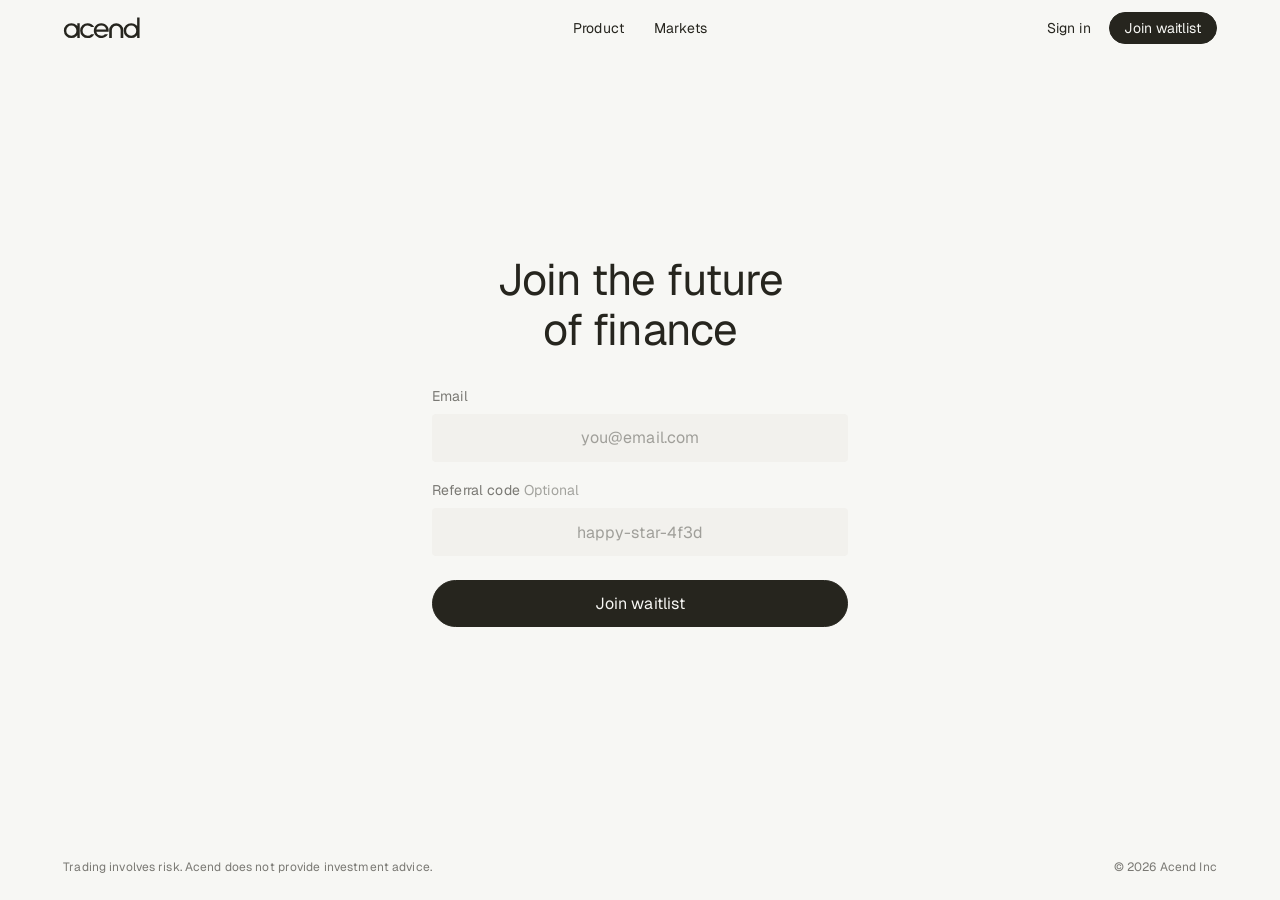
==== waitlist.html @ ba479b7b "Add confetti, a code copy button, and an X share post. Co-authored-by: kaidenbell <kaidenbell@users." ====
<!DOCTYPE html>
<html lang="en">
  <head>
    <meta charset="utf-8" />
    <meta name="viewport" content="width=device-width, initial-scale=1" />
    <meta name="theme-color" content="#f7f7f4" />
    <meta name="description" content="One desk for stocks, crypto, ETFs, and cash that keeps earning." />
    <meta property="og:title" content="Join the future of finance | Acend" />
    <meta property="og:description" content="One desk for stocks, crypto, ETFs, and cash that keeps earning." />
    <meta property="og:type" content="website" />
    <title>Join the future of finance | Acend</title>
    <link rel="icon" href="./favicon.svg" type="image/svg+xml" />
    <link rel="preconnect" href="https://fonts.googleapis.com" />
    <link rel="preconnect" href="https://fonts.gstatic.com" crossorigin />
    <link
      href="https://fonts.googleapis.com/css2?family=Geist:wght@300;400;500&family=Newsreader:ital,opsz,wght@1,6..72,400&display=swap"
      rel="stylesheet"
    />
    <link rel="stylesheet" href="./styles.css" />
  </head>
  <body class="waitlist-page">
    <a class="skip-link" href="#main">Skip to content</a>

    <header class="header">
      <div class="container header-bar">
        <a class="logo" href="./index.html" aria-label="Acend home">
          <svg class="wordmark" viewBox="0 0 176 50" aria-hidden="true">
            <g fill="currentColor" fill-rule="nonzero">
              <g transform="translate(2 14)">
                <path d="M34 17a17 17 0 1 1-34 0 17 17 0 1 1 34 0zM28.5 17a11.5 11.5 0 1 0-23 0 11.5 11.5 0 1 0 23 0zM30.5 0h5.5v34h-5.5z" />
              </g>
              <g transform="translate(39 14)">
                <path d="M32 9A17 17 0 0 0 17 0A17 17 0 0 0 0 17A17 17 0 0 0 17 34A17 17 0 0 0 32 25L25.26 25A11.5 11.5 0 0 1 17 28.5A11.5 11.5 0 0 1 5.5 17A11.5 11.5 0 0 1 17 5.5A11.5 11.5 0 0 1 25.26 9L32 9Z" />
              </g>
              <g transform="translate(70 14)">
                <path fill-rule="evenodd" d="M32 25A17 17 0 1 1 33.776 14.25L33.776 19.75H5.833A11.5 11.5 0 0 0 17 28.5A11.5 11.5 0 0 0 25.26 25L32 25ZM5.833 14.25A11.5 11.5 0 0 1 17 5.5A11.5 11.5 0 0 1 28.167 14.25Z" />
              </g>
              <g transform="translate(105 14)">
                <path d="M0 34V16A16 16 0 0 1 32 16V34H26V16A10 10 0 0 0 6 16V34H0Z" />
              </g>
              <g transform="translate(138 14)">
                <path d="M34 17a17 17 0 1 1-34 0 17 17 0 1 1 34 0zM28.5 17a11.5 11.5 0 1 0-23 0 11.5 11.5 0 1 0 23 0zM30.5-13h5.5v47h-5.5z" />
              </g>
            </g>
          </svg>
        </a>

        <nav class="nav" aria-label="Primary">
          <a href="./index.html#products">Product</a>
          <a href="./index.html#products">Markets</a>
        </nav>

        <div class="header-actions">
          <a class="quiet" href="https://acend-production.up.railway.app" data-app>Sign in</a>
          <a class="btn" href="/waitlist">Join waitlist</a>
        </div>

        <button
          class="menu-toggle"
          type="button"
          aria-expanded="false"
          aria-controls="mobile-nav"
          aria-label="Open menu"
        >
          <span></span>
          <span></span>
          <span></span>
        </button>
      </div>
    </header>

    <div class="mobile-nav" id="mobile-nav">
      <nav class="container" aria-label="Mobile">
        <a href="./index.html#products">Product</a>
        <a href="./index.html#products">Markets</a>
        <div class="mobile-cta">
          <a class="btn" href="/waitlist">Join waitlist</a>
        </div>
      </nav>
    </div>

    <main class="waitlist-main" id="main">
      <div class="container">
        <div class="waitlist-panel">
          <div id="waitlist-intro">
          <h1 class="waitlist-title">Join the future of finance</h1>

          <form class="waitlist-form" id="waitlist-form" novalidate>
            <label class="waitlist-field">
              <span>Email</span>
              <input id="email" name="email" type="email" autocomplete="email" inputmode="email" required placeholder="you@email.com" />
            </label>
            <label class="waitlist-field">
              <span>Referral code <em>Optional</em></span>
              <input id="referral" name="referral" type="text" autocomplete="off" maxlength="64" spellcheck="false" placeholder="happy-star-4f3d" />
            </label>
            <p class="waitlist-error" id="waitlist-error" hidden role="alert"></p>
            <button class="btn" type="submit">Join waitlist</button>
          </form>
          </div>

          <section class="waitlist-result" id="waitlist-result" hidden aria-live="polite">
            <h2 class="waitlist-title" id="result-title" tabindex="-1">You're on the list</h2>
            <p class="waitlist-lead" id="result-note"></p>
            <p class="waitlist-place" id="result-place" hidden>
              <span>Your place</span>
              <strong id="result-place-value"></strong>
            </p>
            <p class="waitlist-points" id="result-points" hidden></p>
            <div class="waitlist-share" id="result-share" hidden>
              <p class="waitlist-code-label">Your code</p>
              <div class="waitlist-code-row">
                <p class="waitlist-code" id="result-code"></p>
                <button class="copy-icon" id="copy-code" type="button" aria-label="Copy referral code">
                  <svg class="copy-icon-copy" viewBox="0 0 24 24" aria-hidden="true">
                    <rect x="8" y="8" width="12" height="12" rx="2" fill="none" stroke="currentColor" stroke-width="1.75" />
                    <path d="M6 16H5a2 2 0 0 1-2-2V5a2 2 0 0 1 2-2h9a2 2 0 0 1 2 2v1" fill="none" stroke="currentColor" stroke-width="1.75" />
                  </svg>
                  <svg class="copy-icon-check" viewBox="0 0 24 24" aria-hidden="true" hidden>
                    <path d="M5 12.5 10 17.5 19 7" fill="none" stroke="currentColor" stroke-width="1.75" />
                  </svg>
                </button>
              </div>
              <a class="btn" id="share-x" href="https://x.com/intent/tweet" target="_blank" rel="noopener noreferrer">
                <svg viewBox="0 0 24 24" aria-hidden="true" width="14" height="14">
                  <path fill="currentColor" d="M14.7 10.3 22.4 2h-1.8l-6.7 7.2L8.6 2H2l8.1 11.2L2 22h1.8l7.1-7.6L15.4 22H22l-7.3-11.7Zm-2.5 2.7-.8-1.1L4.6 3.3h2.8l5.2 7 .8 1.1 6.9 9.3h-2.8l-5.3-7.7Z" />
                </svg>
                Post on X
              </a>
            </div>
          </section>
        </div>
      </div>
    </main>

    <footer class="footer waitlist-foot">
      <div class="container">
        <div class="footer-bottom">
          <p>Trading involves risk. Acend does not provide investment advice.</p>
          <p>© 2026 Acend Inc</p>
        </div>
      </div>
    </footer>

    <div class="beta" id="beta-gate" hidden role="dialog" aria-modal="true" aria-labelledby="beta-gate-title">
      <div class="beta-backdrop" data-beta-close></div>
      <div class="beta-panel">
        <h2 id="beta-gate-title" class="type-lg">Acend is in beta.</h2>
        <p class="type-base sec">Accounts open soon.</p>
        <button type="button" class="btn" data-beta-close>Back</button>
      </div>
    </div>

    <script src="./main.js"></script>
    <script src="./waitlist.js"></script>
  </body>
</html>
---- styles.css ----
/* Acend, set in Cursor's marketing system.
   Type scale, color, spacing, and buttons follow cursor.com.
   CursorGothic is proprietary, so the grotesque is Geist at the same
   weights Cursor actually ships: 400 for text and display, 700 unused
   on the page. */

:root {
  --bg: #f7f7f4;
  --fg: #26251e;
  --fg-02: #3b3a33;
  --accent: #f54e00;
  --card: #f2f1ed;
  --card-03: #e6e5e0;
  --card-04: #e1e0db;
  --text-sec: color-mix(in oklab, var(--fg) 60%, transparent);
  --text-ter: color-mix(in oklab, var(--fg) 40%, transparent);
  --text-hover: color-mix(in oklab, var(--fg) 75%, transparent);
  --border: color-mix(in oklab, var(--fg) 2.5%, transparent);
  --border-02: color-mix(in oklab, var(--fg) 10%, transparent);
  --accent-hover: color-mix(in oklab, var(--accent) 75%, transparent);

  --font: "Geist", "Helvetica Neue", Helvetica, Arial, sans-serif;
  --font-display: "Newsreader", ui-serif, Georgia, serif;

  --g: 0.625rem;
  --v: 1.4rem;
  --header-h: 56px;
  --container: 1380px;
  --radius: 4px;
  --ease: cubic-bezier(0.25, 1, 0.5, 1);
  --dur: 0.14s;

  --text-xs: 0.75rem;
  --text-sm: 0.875rem;
  --text-base: 1rem;
  --text-md: 1.375rem;
  --text-md-lg: 1.625rem;
  --text-lg: 2.25rem;
  --text-xl: 3.25rem;
  --text-2xl: 4.5rem;

  --track-sm: 0.01em;
  --track-base: 0.005em;
  --track-md: -0.005em;
  --track-md-lg: -0.0125em;
  --track-lg: -0.02em;
  --track-xl: -0.025em;
  --track-2xl: -0.03em;
}

*,
*::before,
*::after {
  box-sizing: border-box;
}

html {
  scroll-behavior: smooth;
  scroll-padding-top: calc(var(--header-h) + 12px);
}

@media (prefers-reduced-motion: reduce) {
  html {
    scroll-behavior: auto;
  }

  *,
  *::before,
  *::after {
    transition: none !important;
    animation: none !important;
  }
}

body {
  margin: 0;
  min-height: 100vh;
  background: var(--bg);
  color: var(--fg);
  font-family: var(--font);
  font-size: var(--text-base);
  font-weight: 400;
  line-height: 1.5;
  letter-spacing: var(--track-base);
  font-synthesis: none;
  text-rendering: optimizeLegibility;
  -webkit-font-smoothing: antialiased;
  -moz-osx-font-smoothing: grayscale;
}

body.locked {
  overflow: hidden;
}

img,
svg {
  display: block;
  max-width: 100%;
}

button,
a {
  color: inherit;
}

button {
  font: inherit;
  background: none;
  border: 0;
  padding: 0;
  cursor: pointer;
}

a {
  text-decoration: none;
}

h1,
h2,
h3,
p,
dl,
dd,
figure,
blockquote {
  margin: 0;
}

::selection {
  background: var(--fg);
  color: var(--bg);
}

:focus {
  outline: none;
}

:focus-visible {
  outline: 2px solid var(--fg);
  outline-offset: 0.3ch;
}

.skip-link {
  position: absolute;
  left: 1rem;
  top: -4rem;
  z-index: 80;
  border-radius: 999px;
  background: var(--fg);
  color: var(--bg);
  padding: 0.45em 0.8em;
  font-size: var(--text-sm);
}

.skip-link:focus {
  top: 0.75rem;
}

.container {
  width: min(var(--container), calc(100% - 2.5rem));
  margin-inline: auto;
}

@media (min-width: 900px) {
  .container,
  .marquee {
    width: min(calc(var(--container) - 5.4rem), calc(100% - 2.5rem - 5.4rem));
    margin-inline: auto;
  }
}

.type-sm {
  font-size: var(--text-sm);
  line-height: 1.5;
  letter-spacing: var(--track-sm);
}

.type-base {
  font-size: var(--text-base);
  line-height: 1.5;
  letter-spacing: var(--track-base);
}

.type-md {
  font-size: var(--text-base);
  line-height: 1.3;
  letter-spacing: var(--track-md);
}

.type-lg {
  font-size: clamp(1.75rem, 1.2rem + 2vw, var(--text-lg));
  line-height: 1.2;
  letter-spacing: var(--track-lg);
  font-weight: 400;
  text-wrap: balance;
}

.type-display {
  font-size: clamp(2.5rem, 1rem + 5vw, var(--text-2xl));
  line-height: 1.1;
  letter-spacing: var(--track-2xl);
  font-weight: 400;
  text-wrap: balance;
}

.sec {
  color: var(--text-sec);
}

.pretty {
  text-wrap: pretty;
}

/* Buttons — fully rounded, weight 400, same padding as cursor.com */

.btn {
  display: inline-flex;
  align-items: center;
  justify-content: center;
  gap: 0.45em;
  border-radius: 999px;
  border: 1px solid var(--fg);
  background: var(--fg);
  color: var(--bg);
  font-size: var(--text-base);
  font-weight: 400;
  line-height: 1;
  letter-spacing: var(--track-base);
  padding: 0.89em 1.45em 0.91em;
  white-space: nowrap;
  transition: background-color var(--dur) var(--ease), border-color var(--dur) var(--ease), color var(--dur) var(--ease);
}

.btn:hover {
  background: var(--fg-02);
  border-color: var(--fg-02);
  color: var(--bg);
}

.btn--secondary {
  background: var(--card-03);
  border-color: var(--border);
  color: var(--fg);
}

.btn--secondary:hover {
  background: var(--card-04);
  border-color: var(--border);
  color: var(--fg);
}

.btn .arrow {
  display: inline-block;
  transition: transform var(--dur) var(--ease);
}

.btn:hover .arrow {
  transform: translateX(2px);
}

.link-accent {
  display: inline-flex;
  align-items: center;
  gap: 0.35em;
  color: var(--accent);
  font-size: var(--text-base);
  letter-spacing: var(--track-base);
  transition: color var(--dur) var(--ease);
}

.link-accent:hover {
  color: var(--accent-hover);
}

.link-accent .arrow {
  transition: transform var(--dur) var(--ease);
}

.link-accent:hover .arrow {
  transform: translateX(2px);
}

/* Header */

.header {
  position: fixed;
  inset: 0 0 auto;
  z-index: 50;
  height: var(--header-h);
  background: var(--bg);
}

.header-bar {
  display: flex;
  align-items: center;
  justify-content: space-between;
  height: var(--header-h);
  gap: 1rem;
}

.logo {
  display: inline-flex;
  align-items: center;
  color: var(--fg);
  position: relative;
  z-index: 60;
}

.wordmark {
  display: block;
  height: 22px;
  width: auto;
  overflow: visible;
}

.nav {
  display: none;
  align-items: center;
}

.nav a,
.quiet {
  display: inline-flex;
  align-items: center;
  padding: 0.35rem 0.9375rem;
  font-size: var(--text-sm);
  letter-spacing: var(--track-sm);
  line-height: 1.5;
  background: transparent;
  border-radius: 999px;
  transition: color var(--dur) var(--ease);
}

.nav a:hover,
.quiet:hover {
  color: var(--text-hover);
}

.header-actions {
  display: none;
  align-items: center;
  gap: 0.25rem;
}

.header-actions .quiet,
.header-actions .btn {
  height: 32px;
  padding: 0 0.9rem;
  font-size: 0.875rem;
  line-height: 1;
}

.menu-toggle {
  position: relative;
  z-index: 60;
  width: 40px;
  height: 40px;
}

.menu-toggle span {
  position: absolute;
  left: 11px;
  width: 18px;
  height: 1.5px;
  background: var(--fg);
  transition: transform var(--dur) var(--ease), opacity var(--dur) var(--ease), top var(--dur) var(--ease);
}

.menu-toggle span:nth-child(1) {
  top: 15px;
}

.menu-toggle span:nth-child(2) {
  top: 20px;
}

.menu-toggle span:nth-child(3) {
  top: 25px;
}

.menu-toggle.is-open span:nth-child(1) {
  top: 20px;
  transform: rotate(45deg);
}

.menu-toggle.is-open span:nth-child(2) {
  opacity: 0;
}

.menu-toggle.is-open span:nth-child(3) {
  top: 20px;
  transform: rotate(-45deg);
}

.mobile-nav {
  display: none;
  position: fixed;
  inset: var(--header-h) 0 0;
  z-index: 45;
  background: var(--bg);
  overflow: auto;
  padding: 0.5rem 0 3rem;
}

.mobile-nav.is-open {
  display: block;
}

.mobile-nav a {
  display: block;
  padding: 1.15rem 0;
  border-bottom: 1px solid var(--border-02);
  font-size: var(--text-md);
  letter-spacing: var(--track-md);
  line-height: 1.3;
}

.mobile-nav .mobile-cta {
  display: flex;
  flex-direction: column;
  margin-top: 1.75rem;
}

.mobile-nav .mobile-cta .btn {
  display: flex;
  align-items: center;
  justify-content: center;
  width: 100%;
  padding: 0.95em 1.45em;
  border: 1px solid var(--fg);
  font-size: var(--text-base);
  letter-spacing: var(--track-base);
  line-height: 1;
  text-align: center;
}

@media (min-width: 900px) {
  .header-bar {
    display: grid;
    grid-template-columns: 1fr auto 1fr;
  }

  .nav,
  .header-actions {
    display: flex;
  }

  .nav {
    justify-self: center;
  }

  .header-actions {
    justify-self: end;
  }

  .menu-toggle,
  .mobile-nav {
    display: none !important;
  }

  .type-md {
    font-size: var(--text-md);
    line-height: 1.3;
    letter-spacing: var(--track-md);
  }
}

/* Hero */

.hero {
  padding: calc(var(--header-h) + 4.75rem) 0 2rem;
}

@media (min-width: 900px) {
  .hero {
    padding-top: 7rem;
    padding-bottom: 2.8rem;
  }
}

.hero .stack-title,
.hero .stack-support {
  font-weight: 400;
}

.hero-actions {
  display: flex;
  flex-wrap: wrap;
  align-items: center;
  gap: var(--g);
  margin-top: 1.85rem;
}

.hero-actions .btn {
  font-size: 0.875rem;
}

.stack {
  max-width: 20em;
  font-size: 1.625rem;
}

.stack-title,
.stack-support {
  font-size: 1em;
  font-weight: 400;
  line-height: 1.25;
  letter-spacing: -0.0125em;
  text-wrap: balance;
}

.stack-title {
  color: var(--fg);
}

.stack-support {
  margin-top: 0.15rem;
  color: var(--text-sec);
}

.stack .btn {
  margin-top: 1.7rem;
}

@media (max-width: 899px) {
  #yield .stack {
    max-width: none;
  }

  #yield .stack-support {
    font-size: 1.125rem;
    text-wrap: nowrap;
  }

  .hero .stack-support,
  .hero-actions .btn--secondary {
    display: none;
  }

  .hero .stack {
    max-width: 16em;
  }

  .hero .stack-title,
  #products .stack-title {
    line-height: 1.08;
  }

  .hero-actions {
    margin-top: 1.4rem;
  }
}

@media (min-width: 900px) {
  .stack-break {
    display: none;
  }

  .stack {
    font-size: 1.75rem;
  }
}

.stage {
  position: relative;
  margin: 2.4rem 0 0;
  overflow: hidden;
  border-radius: var(--radius);
  background: var(--card-03);
  aspect-ratio: 1504 / 1084;
}

.stage::after {
  content: "";
  position: absolute;
  inset: 0;
  border-radius: inherit;
  border: 1px solid var(--border);
  pointer-events: none;
}

.stage img {
  display: block;
  width: 100%;
  height: 100%;
  object-fit: cover;
  object-position: center;
}

.stats-band {
  padding: 2.75rem 0 0.6rem;
}

#products {
  padding-bottom: 1.6rem;
}

.stats {
  display: grid;
  grid-template-columns: 1fr 1fr;
  gap: 1.6rem 1rem;
  margin: 0;
  text-align: center;
}

.stats > div {
  display: flex;
  flex-direction: column;
  align-items: center;
}

.stats dt {
  font-size: 1.25rem;
  font-weight: 400;
  line-height: 1.15;
  letter-spacing: -0.02em;
  font-variant-numeric: tabular-nums;
}

.stats dd {
  margin-top: 0.2rem;
  color: var(--text-sec);
  font-size: var(--text-sm);
  letter-spacing: 0.01em;
}

.logos {
  padding: 0.85rem 0 0.25rem;
  text-align: center;
}

.logos-title {
  margin: 0 auto;
  max-width: 18em;
  font-size: 1.25rem;
  font-weight: 400;
  letter-spacing: -0.02em;
  line-height: 1.3;
}

.logo-row {
  display: grid;
  grid-template-columns: repeat(4, minmax(0, 1fr));
  gap: 0.5rem;
  margin-top: 0.6rem;
}

.logo-card {
  height: 4.35rem;
  background: var(--card);
  border-radius: var(--radius);
}

@media (min-width: 900px) {
  .logos {
    padding-top: 1.15rem;
  }

  .logos-title {
    max-width: none;
    font-size: 1.375rem;
  }

  #products {
    padding-bottom: 2rem;
  }

  .stats-band {
    padding-top: 3.75rem;
  }

  .logo-row {
    grid-template-columns: repeat(8, minmax(0, 1fr));
    gap: 0.75rem;
    margin-top: 0.75rem;
  }

  .logo-card {
    height: 5.4rem;
  }
}

.stats-solana {
  display: flex;
  align-items: center;
  justify-content: center;
  gap: 0.35em;
}

.solana-mark {
  width: 0.72em;
  height: 0.56em;
  flex: none;
}

@media (min-width: 900px) {
  .stats {
    grid-template-columns: repeat(4, minmax(0, 1fr));
    gap: 1.5rem;
  }

  .stats dt {
    font-size: 1.75rem;
    letter-spacing: -0.025em;
    line-height: 1.1;
  }
}

/* Moving market line — Newsreader italic, same as acend.fi */

.marquee {
  padding: 1.5rem 0 0.25rem;
  overflow: hidden;
}

.marquee__mask {
  mask-image: linear-gradient(to right, transparent, #000 6%, #000 94%, transparent);
}

.marquee__track {
  display: flex;
  width: max-content;
  animation: marquee 56s linear infinite;
}

.marquee__item {
  flex-shrink: 0;
  padding: 0 1.35rem;
  font-family: var(--font-display);
  font-size: clamp(2rem, 1.2rem + 2.6vw, 3.25rem);
  font-style: italic;
  font-weight: 400;
  letter-spacing: -0.03em;
  line-height: 1;
  color: color-mix(in oklab, var(--fg) 18%, transparent);
  font-optical-sizing: auto;
}

@keyframes marquee {
  from {
    transform: translateX(0);
  }
  to {
    transform: translateX(-50%);
  }
}

@media (hover: hover) {
  .marquee:hover .marquee__track {
    animation-play-state: paused;
  }
}

/* Sections */

.section {
  padding: 4.2rem 0;
}

.section .stack + .cards {
  margin-top: 3.4rem;
}

/* Feature cards */

.cards {
  display: grid;
  gap: 2rem;
}

.card {
  position: relative;
  display: flex;
  flex-direction: column;
  min-width: 0;
  background: var(--card);
  border-radius: var(--radius);
  overflow: hidden;
}

.card::before {
  content: "";
  position: absolute;
  inset: 0;
  z-index: 2;
  border-radius: inherit;
  border: 1px solid var(--border);
  pointer-events: none;
}

.card-media {
  aspect-ratio: 4 / 3;
  background: var(--card-03);
  overflow: hidden;
}

.card-media img {
  width: 100%;
  height: 100%;
  object-fit: cover;
}

.card-body {
  display: flex;
  flex-direction: column;
  align-items: flex-start;
  gap: 0.65rem;
  padding: 1.1rem 1.1rem 1.25rem;
}

.card-body h3 {
  font-weight: 400;
}

.card-body .link-accent {
  margin-top: 0.35rem;
}

@media (min-width: 900px) {
  .cards {
    grid-template-columns: repeat(3, minmax(0, 1fr));
    gap: var(--g);
  }

  .card-body {
    padding: 1.25rem 1.15rem 1.35rem;
    gap: 0.75rem;
  }
}

/* Statement */

.statement {
  padding: 5.6rem 0;
  text-align: center;
}

.statement h2 {
  max-width: 16ch;
  margin-inline: auto;
}

.statement p {
  margin-top: 1rem;
  font-size: var(--text-md);
  line-height: 1.3;
  letter-spacing: var(--track-md);
}

@media (min-width: 900px) {
  .statement {
    padding: 7rem 0;
  }

  .statement p {
    font-size: var(--text-lg);
    line-height: 1.2;
    letter-spacing: var(--track-lg);
  }
}

/* Yield */

.cash-mark {
  display: inline-block;
  width: 0.82em;
  height: 0.82em;
  margin-left: 0.28em;
  vertical-align: -0.08em;
}

.yield-shot {
  margin: 2.2rem 0 0;
}

.app-shot {
  width: 100%;
  background: var(--card);
  border-radius: var(--radius);
  overflow: hidden;
}

.app-shot-bar {
  display: flex;
  align-items: center;
  justify-content: space-between;
  gap: 0.75rem;
  padding: 0.7rem 0.85rem;
}

.app-shot-asset {
  display: inline-flex;
  align-items: center;
  gap: 0.45rem;
  font-size: 0.875rem;
  letter-spacing: -0.01em;
}

.app-shot-asset img {
  width: 1.35rem;
  height: 1.35rem;
  border-radius: 50%;
}

.app-status {
  display: inline-flex;
  align-items: center;
  gap: 0.4rem;
  height: 1.7rem;
  padding: 0 0.65rem;
  border-radius: 999px;
  background: #e7f6ec;
  color: #127a3e;
  font-size: 0.75rem;
  letter-spacing: -0.005em;
}

.app-status::before {
  content: "";
  width: 0.38rem;
  height: 0.38rem;
  border-radius: 50%;
  background: #18a34a;
}

.app-shot-main {
  padding: 0.95rem 0.95rem 1.1rem;
}

.app-shot-label {
  color: #8b8a84;
  font-size: 0.75rem;
  letter-spacing: 0.01em;
}

.app-shot-line {
  display: flex;
  align-items: baseline;
  gap: 0.65rem;
  margin-top: 0.15rem;
}

.app-shot-balance {
  font-size: 2.15rem;
  line-height: 1.05;
  letter-spacing: -0.04em;
}

.app-shot-delta {
  color: #14944a;
  font-size: 0.95rem;
  letter-spacing: -0.015em;
}

.app-chart {
  display: block;
  width: 100%;
  height: 6.25rem;
  margin-top: 0.35rem;
}

.app-chart-fill {
  fill: rgb(20 148 74 / 16%);
}

.app-chart-line {
  fill: none;
  stroke: #14944a;
  stroke-width: 2.4;
  stroke-linecap: round;
  stroke-linejoin: round;
  vector-effect: non-scaling-stroke;
}

@media (min-width: 900px) {
  .yield-shot {
    margin-top: 2.5rem;
  }

  .app-shot {
    width: 100%;
  }

  .app-shot-bar,
  .app-shot-main {
    padding-inline: 1.15rem;
  }

  .app-shot-main {
    padding-top: 1.15rem;
    padding-bottom: 1.3rem;
  }

  .app-shot-balance {
    font-size: 2.75rem;
  }

  .app-shot-delta {
    font-size: 1.05rem;
  }

  .app-chart {
    height: 9.5rem;
  }
}

/* Close */

.close {
  padding: 5.6rem 0 6.5rem;
  text-align: center;
}

.close .stack {
  margin-inline: auto;
  text-align: center;
}

.close .stack-title {
  font-size: clamp(2.75rem, 1.5rem + 3vw, 4.5rem);
  line-height: 1.05;
  letter-spacing: var(--track-2xl);
}

.close .btn {
  margin-top: 1.85rem;
}

@media (min-width: 900px) {
  .close {
    padding: 7rem 0 8rem;
  }
}

/* Footer */

.footer {
  background: var(--card);
  padding: 4.2rem 0 1.5rem;
}

.footer-grid {
  display: grid;
  grid-template-columns: 1fr 1fr;
  gap: 2rem 1.25rem;
}

.footer h3 {
  padding-bottom: 0.35rem;
  color: var(--text-sec);
  font-size: var(--text-sm);
  font-weight: 400;
  letter-spacing: var(--track-sm);
}

.footer-grid a,
.footer-grid p {
  display: block;
  padding: 0.28rem 0;
  font-size: var(--text-sm);
  letter-spacing: var(--track-sm);
}

.footer-grid a:hover {
  color: var(--text-hover);
}

.footer-brand p {
  max-width: 28ch;
  color: var(--text-sec);
  padding-top: 0.35rem;
}

.footer-bottom {
  display: flex;
  flex-direction: column;
  gap: 0.5rem;
  margin-top: 3rem;
  padding-top: 1.25rem;
  border-top: 1px solid var(--border-02);
  color: var(--text-sec);
  font-size: var(--text-xs);
  letter-spacing: var(--track-sm);
  line-height: 1.5;
}

.footer-mark {
  display: block;
  margin-top: 2.8rem;
  color: var(--fg);
}

.footer-mark .wordmark {
  width: 100%;
  height: auto;
}

@media (min-width: 800px) {
  .footer-grid {
    grid-template-columns: 1.4fr repeat(3, 1fr);
    gap: 2rem;
  }

  .footer-bottom {
    flex-direction: row;
    justify-content: space-between;
    align-items: end;
    gap: 2rem;
  }
}

/* Beta */

.beta {
  position: fixed;
  inset: 0;
  z-index: 80;
  display: grid;
  place-items: center;
  padding: 1.25rem;
}

.beta[hidden] {
  display: none;
}

.beta-backdrop {
  position: absolute;
  inset: 0;
  background: rgb(38 37 30 / 0.4);
}

.beta-panel {
  position: relative;
  width: min(28rem, 100%);
  padding: 2rem 1.75rem 1.75rem;
  background: var(--bg);
  border-radius: 8px;
  box-shadow:
    0 0 1rem rgb(0 0 0 / 0.04),
    0 24px 80px rgb(38 37 30 / 0.16);
  text-align: left;
}

.beta-panel::before {
  content: "";
  position: absolute;
  inset: 0;
  border-radius: inherit;
  border: 1px solid var(--border-02);
  pointer-events: none;
}

.beta-panel .sec {
  margin-top: 0.65rem;
  max-width: 28ch;
}

.beta-panel .btn {
  margin-top: 1.5rem;
}

/* Waitlist */

.waitlist-page {
  min-height: 100vh;
  display: flex;
  flex-direction: column;
}

.waitlist-main {
  flex: 1;
  display: flex;
  align-items: center;
  justify-content: center;
  padding: calc(var(--header-h) + 2.75rem) 0 3.5rem;
}

.waitlist-panel {
  width: min(26rem, 100%);
  margin-inline: auto;
  text-align: center;
}

.waitlist-title {
  font-size: clamp(2rem, 1.2rem + 2.2vw, 2.75rem);
  font-weight: 400;
  line-height: 1.15;
  letter-spacing: var(--track-lg);
  text-wrap: balance;
}

.waitlist-lead {
  margin: 0.85rem auto 0;
  max-width: 24em;
  color: var(--text-sec);
  text-wrap: balance;
}

.waitlist-form,
.waitlist-share {
  display: grid;
  gap: 2rem;
  margin-top: 2.15rem;
}

@media (min-width: 900px) {
  .waitlist-form,
  .waitlist-share {
    gap: 1.15rem;
    margin-top: 1.85rem;
  }
}

.waitlist-form[hidden],
.waitlist-result[hidden],
.waitlist-share[hidden],
.waitlist-place[hidden],
.waitlist-points[hidden],
.waitlist-error[hidden],
#waitlist-intro[hidden] {
  display: none;
}

.waitlist-field {
  display: grid;
  gap: 0.7rem;
}

@media (min-width: 900px) {
  .waitlist-field {
    gap: 0.45rem;
  }
}

.waitlist-field span,
.waitlist-code-label {
  color: var(--text-sec);
  font-size: var(--text-sm);
  letter-spacing: var(--track-sm);
  text-align: left;
}

.waitlist-field em {
  font-style: normal;
  color: var(--text-ter);
}

.waitlist-field input {
  width: 100%;
  height: 48px;
  padding: 0 0.9rem;
  border: 0;
  border-radius: var(--radius);
  background: var(--card);
  color: var(--fg);
  font: inherit;
  letter-spacing: var(--track-base);
  text-align: center;
}

.waitlist-field input::placeholder {
  color: var(--text-ter);
}

.waitlist-form .btn,
.waitlist-share .btn {
  width: 100%;
  margin-top: 1.15rem;
}

@media (min-width: 900px) {
  .waitlist-form .btn,
  .waitlist-share .btn {
    margin-top: 0.35rem;
  }
}

.waitlist-form .btn:disabled {
  opacity: 0.55;
  cursor: progress;
}

.waitlist-error {
  color: var(--accent);
  font-size: var(--text-sm);
  letter-spacing: var(--track-sm);
}

.waitlist-place {
  margin-top: 1.6rem;
}

.waitlist-place span {
  display: block;
  margin-bottom: 0.35rem;
  color: var(--text-sec);
  font-size: var(--text-sm);
  font-weight: 400;
  letter-spacing: var(--track-sm);
}

.waitlist-place strong {
  display: block;
  font-size: clamp(3rem, 2rem + 4vw, 4.25rem);
  font-weight: 400;
  line-height: 1;
  letter-spacing: var(--track-2xl);
}

.waitlist-points {
  margin-top: 0.85rem;
  color: var(--text-sec);
}

.waitlist-share .waitlist-code-label {
  text-align: center;
}

.waitlist-code-row {
  display: flex;
  align-items: center;
  justify-content: center;
  gap: 0.55rem;
}

.waitlist-code {
  margin: 0;
  font-size: var(--text-md);
  letter-spacing: var(--track-md);
}

.copy-icon {
  display: inline-flex;
  align-items: center;
  justify-content: center;
  width: 36px;
  height: 36px;
  border-radius: var(--radius);
  background: var(--card);
  color: var(--fg);
}

.copy-icon svg {
  width: 16px;
  height: 16px;
}

.copy-icon svg[hidden] {
  display: none;
}

.copy-icon:hover {
  background: var(--card-04);
}

.confetti {
  position: fixed;
  inset: 0;
  z-index: 70;
  pointer-events: none;
}

.waitlist-foot {
  background: transparent;
  padding: 0 0 1.5rem;
}

.waitlist-foot .footer-bottom {
  margin-top: 0;
  border-top: 0;
  text-align: center;
  align-items: center;
}
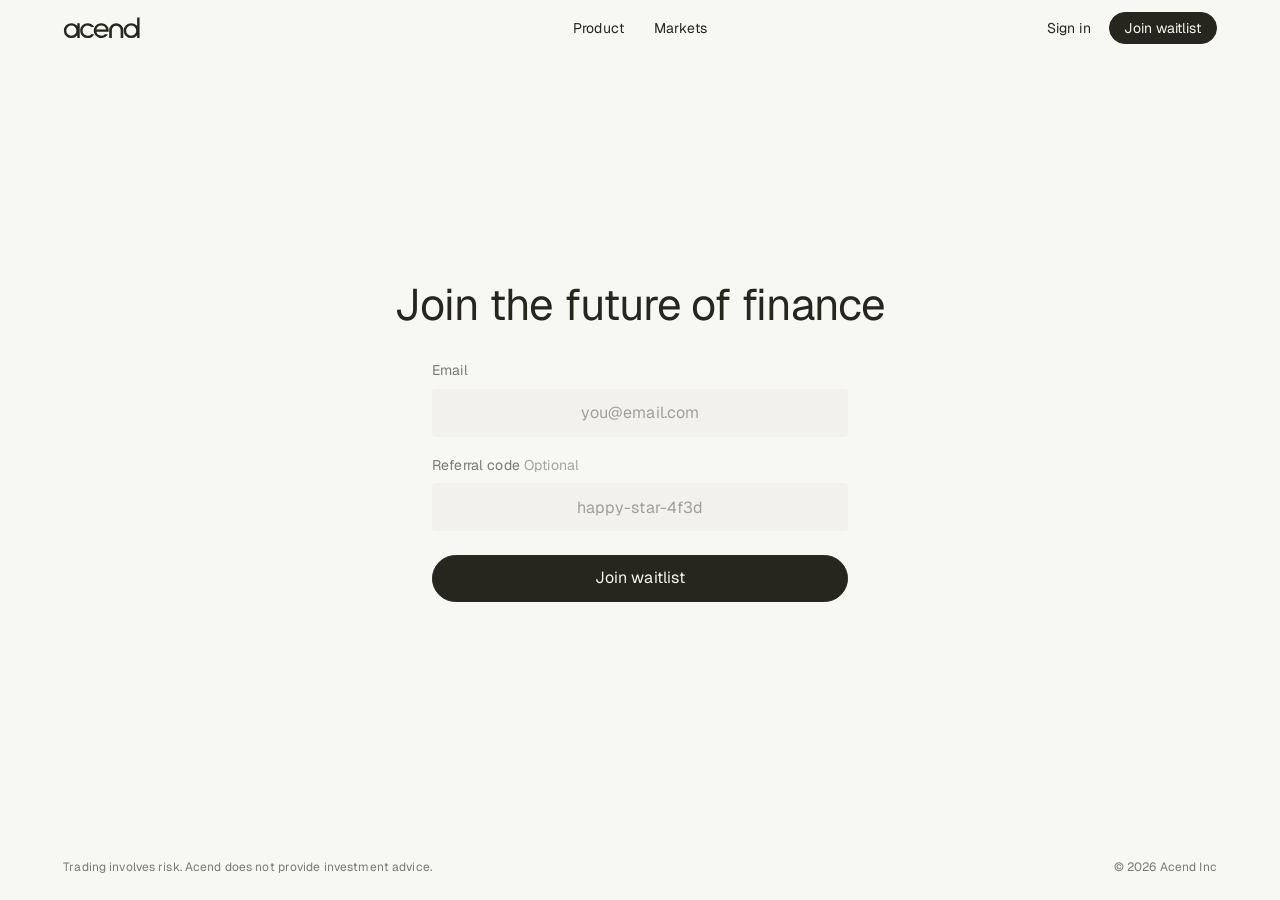
==== commit dcaaed9c: "Show waitlist points and how referrals earn more. Co-authored-by: kaidenbell <kaidenbell@users.norep" ====
--- a/waitlist.html
+++ b/waitlist.html
@@ -102,11 +102,21 @@
           <section class="waitlist-result" id="waitlist-result" hidden aria-live="polite">
             <h2 class="waitlist-title" id="result-title" tabindex="-1">You're on the list</h2>
             <p class="waitlist-lead" id="result-note"></p>
-            <p class="waitlist-place" id="result-place" hidden>
-              <span>Your place</span>
-              <strong id="result-place-value"></strong>
-            </p>
-            <p class="waitlist-points" id="result-points" hidden></p>
+            <div class="waitlist-stats">
+              <p class="waitlist-place" id="result-place" hidden>
+                <span>Your place</span>
+                <strong id="result-place-value"></strong>
+              </p>
+              <p class="waitlist-points" id="result-points" hidden>
+                <span>Your points</span>
+                <strong id="result-points-value"></strong>
+              </p>
+            </div>
+            <ul class="waitlist-rewards" id="result-rewards" hidden>
+              <li><strong>50</strong> for joining</li>
+              <li><strong>30</strong> per referral</li>
+              <li><strong>20</strong> per follow</li>
+            </ul>
             <div class="waitlist-share" id="result-share" hidden>
               <p class="waitlist-code-label">Your code</p>
               <div class="waitlist-code-row">
@@ -116,16 +126,18 @@
                     <rect x="8" y="8" width="12" height="12" rx="2" fill="none" stroke="currentColor" stroke-width="1.75" />
                     <path d="M6 16H5a2 2 0 0 1-2-2V5a2 2 0 0 1 2-2h9a2 2 0 0 1 2 2v1" fill="none" stroke="currentColor" stroke-width="1.75" />
                   </svg>
-                  <svg class="copy-icon-check" viewBox="0 0 24 24" aria-hidden="true" hidden>
-                    <path d="M5 12.5 10 17.5 19 7" fill="none" stroke="currentColor" stroke-width="1.75" />
+                  <svg class="copy-icon-check" viewBox="0 0 24 24" aria-hidden="true">
+                    <path d="M5 12.5 10 17.5 19 7" fill="none" stroke="currentColor" stroke-width="2" stroke-linecap="round" stroke-linejoin="round" />
                   </svg>
                 </button>
               </div>
               <a class="btn" id="share-x" href="https://x.com/intent/tweet" target="_blank" rel="noopener noreferrer">
-                <svg viewBox="0 0 24 24" aria-hidden="true" width="14" height="14">
-                  <path fill="currentColor" d="M14.7 10.3 22.4 2h-1.8l-6.7 7.2L8.6 2H2l8.1 11.2L2 22h1.8l7.1-7.6L15.4 22H22l-7.3-11.7Zm-2.5 2.7-.8-1.1L4.6 3.3h2.8l5.2 7 .8 1.1 6.9 9.3h-2.8l-5.3-7.7Z" />
-                </svg>
-                Post on X
+                <span class="x-label">
+                  <svg viewBox="0 0 24 24" aria-hidden="true" width="14" height="14">
+                    <path fill="currentColor" d="M14.7 10.3 22.4 2h-1.8l-6.7 7.2L8.6 2H2l8.1 11.2L2 22h1.8l7.1-7.6L15.4 22H22l-7.3-11.7Zm-2.5 2.7-.8-1.1L4.6 3.3h2.8l5.2 7 .8 1.1 6.9 9.3h-2.8l-5.3-7.7Z" />
+                  </svg>
+                  Post on X
+                </span>
               </a>
             </div>
           </section>
--- a/styles.css
+++ b/styles.css
@@ -1190,6 +1190,17 @@
   text-wrap: balance;
 }
 
+@media (min-width: 900px) {
+  .waitlist-panel {
+    width: min(34rem, 100%);
+  }
+
+  .waitlist-title {
+    white-space: nowrap;
+    text-wrap: nowrap;
+  }
+}
+
 .waitlist-lead {
   margin: 0.85rem auto 0;
   max-width: 24em;
@@ -1197,6 +1208,19 @@
   text-wrap: balance;
 }
 
+@media (max-width: 899px) {
+  #result-note {
+    max-width: none;
+    text-wrap: wrap;
+  }
+}
+
+@media (min-width: 900px) {
+  .note-break {
+    display: none;
+  }
+}
+
 .waitlist-form,
 .waitlist-share {
   display: grid;
@@ -1207,8 +1231,10 @@
 @media (min-width: 900px) {
   .waitlist-form,
   .waitlist-share {
+    width: 26rem;
     gap: 1.15rem;
     margin-top: 1.85rem;
+    margin-inline: auto;
   }
 }
 
@@ -1217,6 +1243,7 @@
 .waitlist-share[hidden],
 .waitlist-place[hidden],
 .waitlist-points[hidden],
+.waitlist-rewards[hidden],
 .waitlist-error[hidden],
 #waitlist-intro[hidden] {
   display: none;
@@ -1281,17 +1308,70 @@
   cursor: progress;
 }
 
+#share-x {
+  position: relative;
+  isolation: isolate;
+}
+
+#share-x::before {
+  content: "";
+  position: absolute;
+  z-index: 2;
+  top: 0;
+  left: 22px;
+  right: 22px;
+  height: 2px;
+  border-radius: 0;
+  background: linear-gradient(90deg, transparent 0%, transparent 35%, #fff 50%, transparent 65%, transparent 100%);
+  background-size: 220% 100%;
+  background-repeat: no-repeat;
+  pointer-events: none;
+  animation: x-glare 3s linear infinite;
+}
+
+#share-x .x-label {
+  position: relative;
+  z-index: 1;
+  display: inline-flex;
+  align-items: center;
+  gap: 0.45em;
+}
+
+@keyframes x-glare {
+  from {
+    background-position: 120% 0;
+  }
+
+  to {
+    background-position: -120% 0;
+  }
+}
+
 .waitlist-error {
   color: var(--accent);
   font-size: var(--text-sm);
   letter-spacing: var(--track-sm);
 }
 
-.waitlist-place {
+.waitlist-stats {
   margin-top: 1.6rem;
 }
 
-.waitlist-place span {
+.waitlist-stats:not(:has(p:not([hidden]))) {
+  display: none;
+}
+
+.waitlist-place,
+.waitlist-points {
+  margin: 0;
+}
+
+.waitlist-points {
+  margin-top: 1.35rem;
+}
+
+.waitlist-place span,
+.waitlist-points span {
   display: block;
   margin-bottom: 0.35rem;
   color: var(--text-sec);
@@ -1300,7 +1380,8 @@
   letter-spacing: var(--track-sm);
 }
 
-.waitlist-place strong {
+.waitlist-place strong,
+.waitlist-points strong {
   display: block;
   font-size: clamp(3rem, 2rem + 4vw, 4.25rem);
   font-weight: 400;
@@ -1308,9 +1389,40 @@
   letter-spacing: var(--track-2xl);
 }
 
-.waitlist-points {
-  margin-top: 0.85rem;
+@media (min-width: 900px) {
+  .waitlist-stats {
+    display: flex;
+    justify-content: center;
+    gap: 4.5rem;
+  }
+
+  .waitlist-points {
+    margin-top: 0;
+  }
+}
+
+.waitlist-rewards {
+  display: flex;
+  flex-wrap: wrap;
+  justify-content: center;
+  gap: 0.45rem 1.35rem;
+  margin: 1.35rem 0 0;
+  padding: 0;
+  list-style: none;
   color: var(--text-sec);
+  font-size: var(--text-sm);
+  letter-spacing: var(--track-sm);
+}
+
+.waitlist-rewards strong {
+  color: var(--fg);
+  font-weight: 400;
+}
+
+@media (min-width: 900px) {
+  .waitlist-rewards {
+    flex-wrap: nowrap;
+  }
 }
 
 .waitlist-share .waitlist-code-label {
@@ -1346,12 +1458,29 @@
   height: 16px;
 }
 
-.copy-icon svg[hidden] {
+.copy-icon .copy-icon-check {
   display: none;
+}
+
+.copy-icon.is-copied {
+  background: var(--fg);
+  color: var(--bg);
+}
+
+.copy-icon.is-copied .copy-icon-copy {
+  display: none;
+}
+
+.copy-icon.is-copied .copy-icon-check {
+  display: block;
 }
 
 .copy-icon:hover {
   background: var(--card-04);
+}
+
+.copy-icon.is-copied:hover {
+  background: var(--fg);
 }
 
 .confetti {
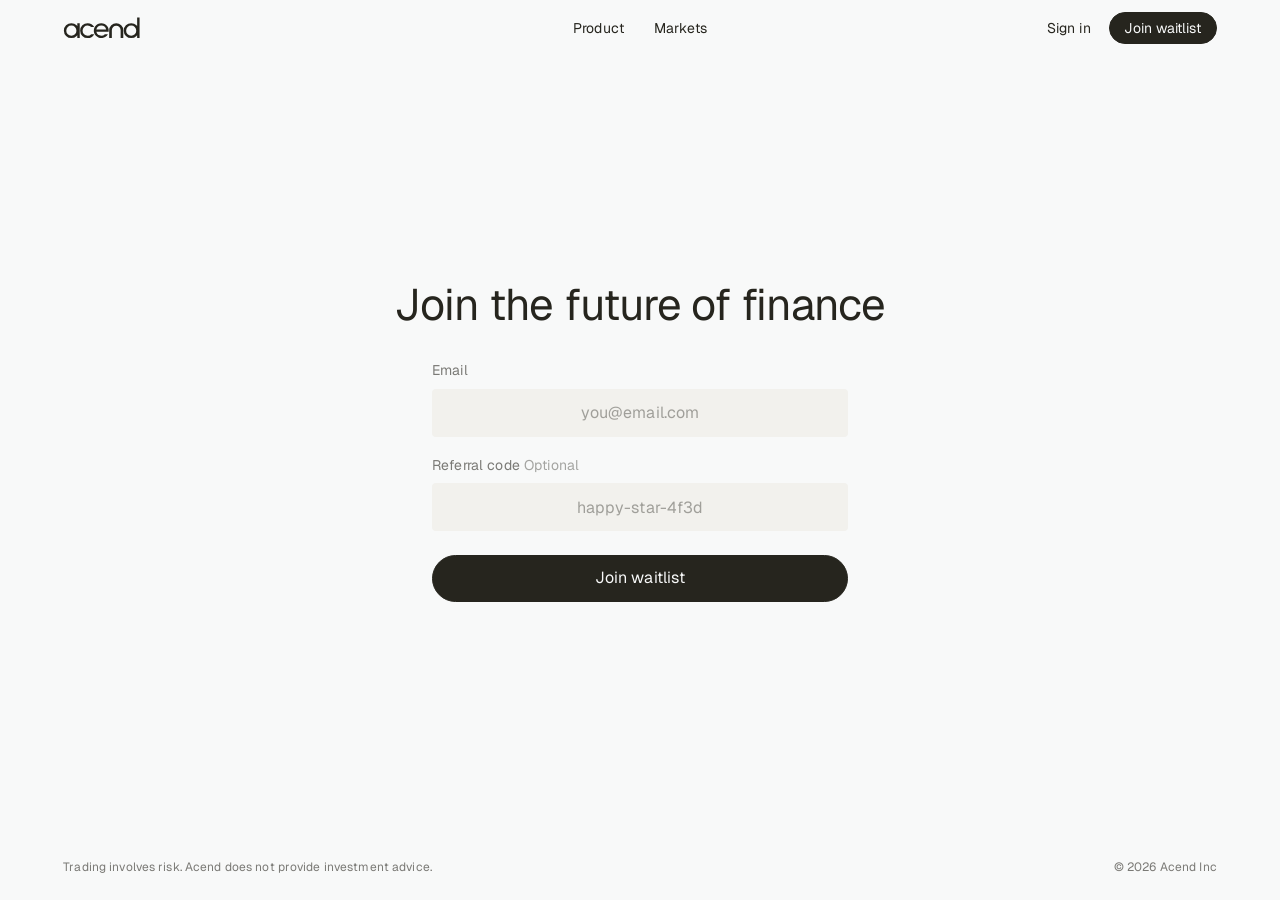
==== commit bc4ca600: "Set the page background to #f8f9f9. Co-authored-by: kaidenbell <kaidenbell@users.noreply.github.com>" ====
--- a/waitlist.html
+++ b/waitlist.html
@@ -3,7 +3,7 @@
   <head>
     <meta charset="utf-8" />
     <meta name="viewport" content="width=device-width, initial-scale=1" />
-    <meta name="theme-color" content="#f7f7f4" />
+    <meta name="theme-color" content="#f8f9f9" />
     <meta name="description" content="One desk for stocks, crypto, ETFs, and cash that keeps earning." />
     <meta property="og:title" content="Join the future of finance | Acend" />
     <meta property="og:description" content="One desk for stocks, crypto, ETFs, and cash that keeps earning." />
@@ -136,7 +136,7 @@
                   <svg viewBox="0 0 24 24" aria-hidden="true" width="14" height="14">
                     <path fill="currentColor" d="M14.7 10.3 22.4 2h-1.8l-6.7 7.2L8.6 2H2l8.1 11.2L2 22h1.8l7.1-7.6L15.4 22H22l-7.3-11.7Zm-2.5 2.7-.8-1.1L4.6 3.3h2.8l5.2 7 .8 1.1 6.9 9.3h-2.8l-5.3-7.7Z" />
                   </svg>
-                  Post on X
+                  <span class="x-label-text">Post on X</span>
                 </span>
               </a>
             </div>
--- a/styles.css
+++ b/styles.css
@@ -5,7 +5,7 @@
    on the page. */
 
 :root {
-  --bg: #f7f7f4;
+  --bg: #f8f9f9;
   --fg: #26251e;
   --fg-02: #3b3a33;
   --accent: #f54e00;
@@ -1317,15 +1317,13 @@
   content: "";
   position: absolute;
   z-index: 2;
-  top: 0;
-  left: 22px;
-  right: 22px;
+  width: 72px;
   height: 2px;
-  border-radius: 0;
-  background: linear-gradient(90deg, transparent 0%, transparent 35%, #fff 50%, transparent 65%, transparent 100%);
-  background-size: 220% 100%;
-  background-repeat: no-repeat;
+  border-radius: 999px;
+  background: linear-gradient(90deg, transparent, #fff 42%, #fff 58%, transparent);
   pointer-events: none;
+  offset-path: inset(1px round 999px);
+  offset-anchor: center;
   animation: x-glare 3s linear infinite;
 }
 
@@ -1338,12 +1336,8 @@
 }
 
 @keyframes x-glare {
-  from {
-    background-position: 120% 0;
-  }
-
   to {
-    background-position: -120% 0;
+    offset-distance: 100%;
   }
 }
 
